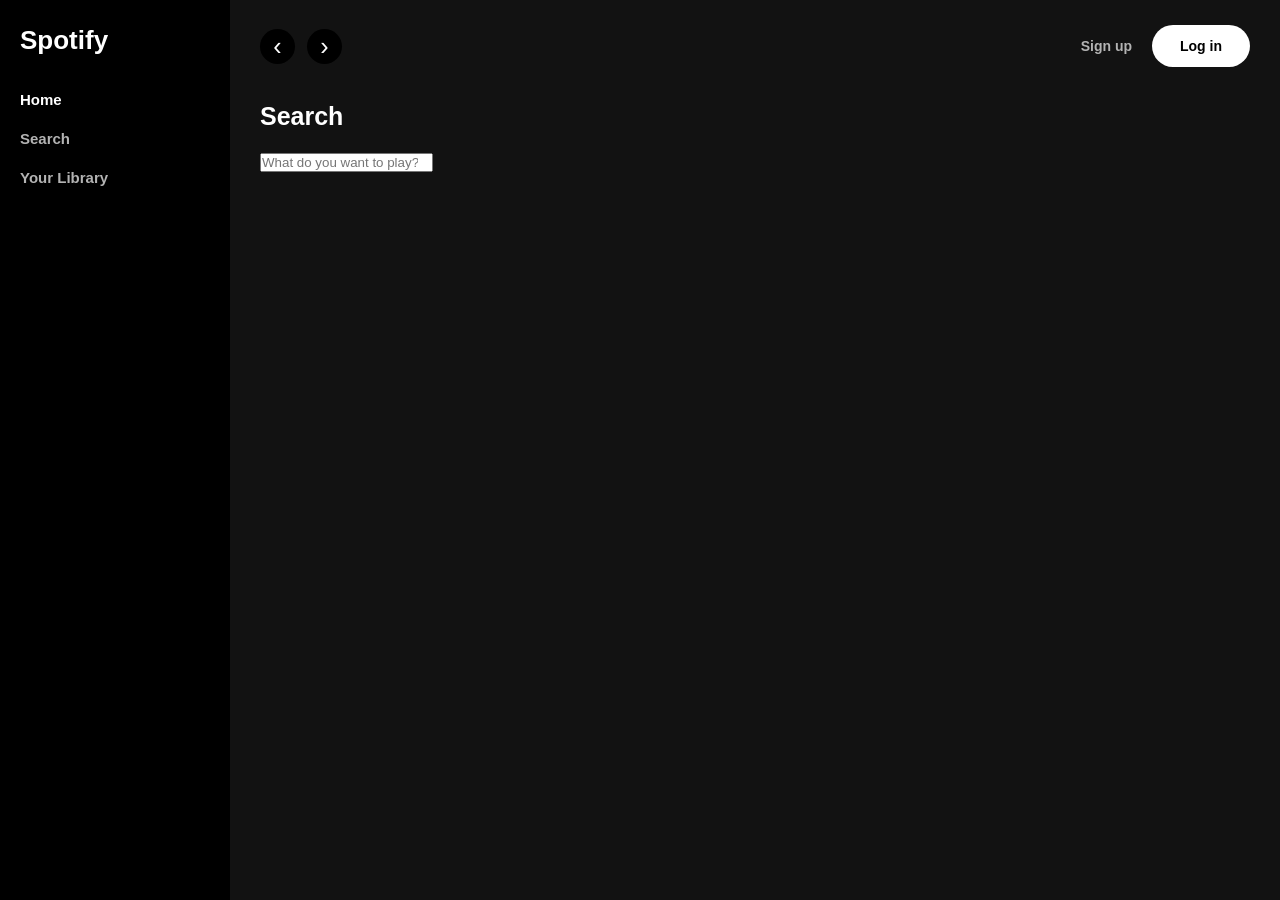
==== search.html @ 90e939ec "Add search page and navigation" ====
<!DOCTYPE html>
<html lang="en">

<head>
    <meta charset="UTF-8">
    <meta name="viewport" content="width=device-width, initial-scale=1.0">
    <title>Search | Spotify</title>
    <link rel="stylesheet" href="style.css">
</head>

<body>

    <div class="app">

        <aside class="sidebar">
            <h2 class="logo">Spotify</h2>

            <nav>
                <nav class="main-navigation">
    <a href="index.html" class="nav-item active">Home</a>
    <a href="search.html" class="nav-item">Search</a>
    <a href="#" class="nav-item">Your Library</a>
</nav>
</nav>
            </nav>
        </aside>

        <main class="main-content">

            <header class="topbar">
                <div class="arrows">
                    <button onclick="history.back()">&lsaquo;</button>
                    <button onclick="history.forward()">&rsaquo;</button>
                </div>

                <div class="account-buttons">
                    <button class="signup">Sign up</button>
                    <button class="login">Log in</button>
                </div>
            </header>

            <section class="music-section">
                <h1>Search</h1>

                <input
                    type="search"
                    placeholder="What do you want to play?"
                    class="search-input"
                >
            </section>

        </main>

    </div>

</body>
</html>
---- style.css ----
/* =========================
   GENERAL
========================= */

* {
    margin: 0;
    padding: 0;
    box-sizing: border-box;
}

body {
    background-color: #121212;
    color: #ffffff;
    font-family: Arial, sans-serif;
}

.app {
    display: flex;
    min-height: 100vh;
}

/* =========================
   SIDEBAR
========================= */

.sidebar {
    width: 230px;
    background-color: #000000;
    padding: 25px 20px;
    flex-shrink: 0;

    display: flex;
    flex-direction: column;
}

.logo {
    font-size: 26px;
    margin-bottom: 35px;
}

.sidebar nav {
    display: flex;
    flex-direction: column;
    gap: 22px;
}

.sidebar nav a {
    color: #b3b3b3;
    text-decoration: none;
    font-size: 15px;
    font-weight: bold;
    transition: color 0.2s;
}

.sidebar nav a:hover,
.sidebar nav a.active {
    color: #ffffff;
}

.sidebar-bottom {
    margin-top: auto;
    padding-top: 30px;
    color: #777777;
    font-size: 12px;
}

.sidebar-bottom p {
    margin-bottom: 12px;
}

/* =========================
   MAIN CONTENT
========================= */

.main-content {
    flex: 1;
    min-width: 0;
    padding: 25px 30px;
    overflow-x: hidden;
}

/* =========================
   TOP BAR
========================= */

.topbar {
    display: flex;
    align-items: center;
    justify-content: space-between;
    margin-bottom: 35px;
}

.arrows {
    display: flex;
    gap: 12px;
}

.arrows button {
    width: 35px;
    height: 35px;
    border: none;
    border-radius: 50%;
    background-color: #000000;
    color: #ffffff;
    font-size: 25px;
    cursor: pointer;
}

.account-buttons {
    display: flex;
    align-items: center;
    gap: 20px;
}

.signup,
.login {
    border: none;
    cursor: pointer;
    font-weight: bold;
    font-size: 14px;
}

.signup {
    background: transparent;
    color: #b3b3b3;
}

.signup:hover {
    color: #ffffff;
}

.login {
    background-color: #ffffff;
    color: #000000;
    padding: 13px 28px;
    border-radius: 25px;
}

.login:hover {
    transform: scale(1.04);
}

/* =========================
   MUSIC SECTIONS
========================= */

.music-section {
    margin-bottom: 40px;
}

.music-section h1 {
    font-size: 25px;
    margin-bottom: 22px;
}

/* =========================
   PLAYLIST GRID
========================= */

.playlist-grid {
    display: grid;
    grid-template-columns: repeat(5, minmax(0, 1fr));
    gap: 18px;
}

.playlist-card {
    background-color: #181818;
    padding: 15px;
    border-radius: 8px;
    transition: background-color 0.3s;
    cursor: pointer;
    min-width: 0;
}

.playlist-card:hover {
    background-color: #282828;
}

.playlist-card img {
    width: 100%;
    aspect-ratio: 1 / 1;
    object-fit: cover;
    border-radius: 5px;
    display: block;
    margin-bottom: 15px;
}

.playlist-card h3 {
    font-size: 15px;
    margin-bottom: 9px;
}

.playlist-card p {
    color: #b3b3b3;
    font-size: 13px;
    line-height: 1.5;
}

/* =========================
   TABLET
========================= */

@media (max-width: 1000px) {
    .playlist-grid {
        grid-template-columns: repeat(3, minmax(0, 1fr));
    }
}

/* =========================
   SMALL SCREENS
========================= */

@media (max-width: 700px) {
    .sidebar {
        width: 160px;
        padding: 20px 12px;
    }

    .main-content {
        padding: 20px 15px;
    }

    .playlist-grid {
        grid-template-columns: repeat(2, minmax(0, 1fr));
    }

    .account-buttons {
        gap: 10px;
    }
}

/* =========================
   MOBILE
========================= */

@media (max-width: 480px) {
    .app {
        flex-direction: column;
    }

    .sidebar {
        width: 100%;
        padding: 15px;
    }

    .logo {
        margin-bottom: 15px;
    }

    .sidebar nav {
        flex-direction: row;
        flex-wrap: wrap;
        gap: 15px;
    }

    .sidebar-bottom {
        display: none;
    }

    .main-content {
        padding: 20px 15px;
    }

    .music-section h1 {
        font-size: 21px;
    }

    .playlist-grid {
        grid-template-columns: repeat(2, minmax(0, 1fr));
        gap: 12px;
    }

    .playlist-card {
        padding: 10px;
    }
/* Search Page */
.search-input {
    width: 100%;
    max-width: 500px;
    padding: 16px 20px;
    margin-top: 25px;
    border: none;
    border-radius: 30px;
    outline: none;
    background-color: #242424;
    color: white;
    font-size: 16px;
}

.search-input::placeholder {
    color: #b3b3b3;
}

.search-input:focus {
    outline: 2px solid #1db954;
}
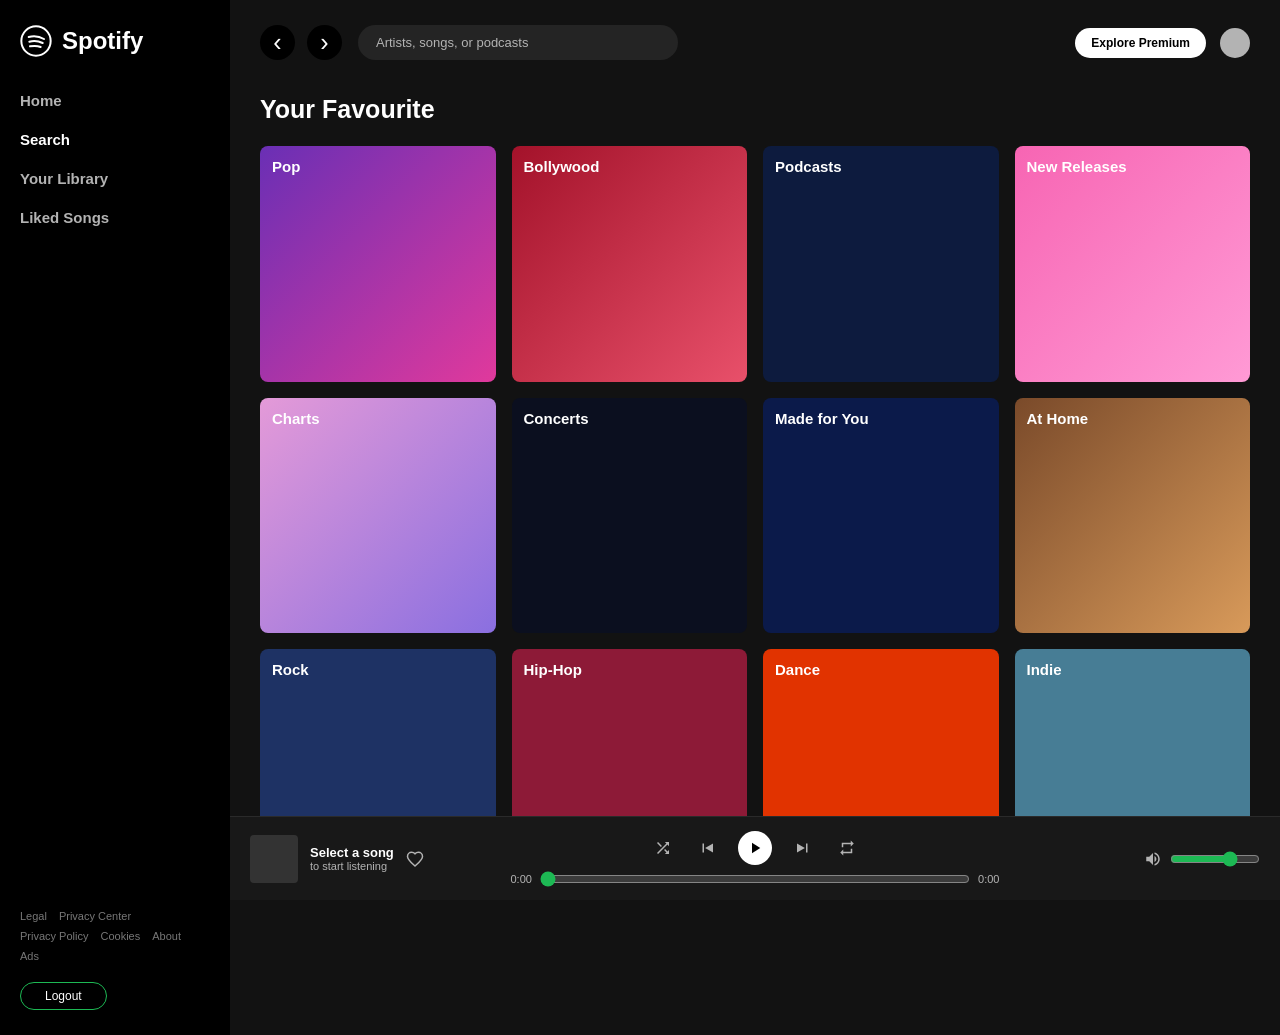
==== commit 3b6a9e5b: "Add media player, favorites, search, logout and routing" ====
--- a/search.html
+++ b/search.html
@@ -8,50 +8,148 @@
     <link rel="stylesheet" href="style.css">
 </head>
 
-<body>
+<body class="has-player">
 
     <div class="app">
 
+        <!-- Sidebar -->
         <aside class="sidebar">
-            <h2 class="logo">Spotify</h2>
+            <h2 class="logo">
+                <svg class="logo-icon" viewBox="0 0 48 48" aria-hidden="true">
+                    <circle cx="24" cy="24" r="22" fill="none" stroke="#ffffff" stroke-width="3"></circle>
+                    <path d="M13 18c8-2 16-1 23 3M14 25c7-2 14-1 20 2M15 32c6-1 11-1 16 1"
+                          fill="none" stroke="#ffffff" stroke-width="3" stroke-linecap="round"></path>
+                </svg>
+                Spotify
+            </h2>
 
-            <nav>
-                <nav class="main-navigation">
-    <a href="index.html" class="nav-item active">Home</a>
-    <a href="search.html" class="nav-item">Search</a>
-    <a href="#" class="nav-item">Your Library</a>
-</nav>
-</nav>
+            <nav class="main-navigation">
+                <a href="index.html" class="nav-item">Home</a>
+                <a href="search.html" class="nav-item">Search</a>
+                <a href="#" class="nav-item">Your Library</a>
+                <a href="liked.html" class="nav-item">Liked Songs</a>
             </nav>
+
+            <div class="sidebar-bottom">
+                <div class="legal-links">
+                    <a href="#">Legal</a>
+                    <a href="#">Privacy Center</a>
+                    <a href="#">Privacy Policy</a>
+                    <a href="#">Cookies</a>
+                    <a href="#">About</a>
+                    <a href="#">Ads</a>
+                </div>
+                <button class="logout-btn" id="logoutBtn">Logout</button>
+            </div>
         </aside>
 
         <main class="main-content">
 
+            <!-- Top Bar -->
             <header class="topbar">
-                <div class="arrows">
-                    <button onclick="history.back()">&lsaquo;</button>
-                    <button onclick="history.forward()">&rsaquo;</button>
+                <div class="topbar-left">
+                    <div class="arrows">
+                        <button onclick="history.back()">&lsaquo;</button>
+                        <button onclick="history.forward()">&rsaquo;</button>
+                    </div>
+
+                    <input type="search" id="searchInput" class="search-input" placeholder="Artists, songs, or podcasts">
                 </div>
 
-                <div class="account-buttons">
-                    <button class="signup">Sign up</button>
-                    <button class="login">Log in</button>
+                <div class="topbar-right">
+                    <button class="premium-btn">Explore Premium</button>
+                    <div class="avatar"></div>
                 </div>
             </header>
 
-            <section class="music-section">
-                <h1>Search</h1>
+            <!-- Genres -->
+            <section class="music-section" id="genreSection">
 
-                <input
-                    type="search"
-                    placeholder="What do you want to play?"
-                    class="search-input"
-                >
+                <div class="section-header">
+                    <h1>Your Favourite</h1>
+                </div>
+
+                <div class="genre-grid">
+                    <div class="genre-card genre-pop">Pop</div>
+                    <div class="genre-card genre-bollywood">Bollywood</div>
+                    <div class="genre-card genre-podcasts">Podcasts</div>
+                    <div class="genre-card genre-new">New Releases</div>
+
+                    <div class="genre-card genre-charts">Charts</div>
+                    <div class="genre-card genre-concerts">Concerts</div>
+                    <div class="genre-card genre-made">Made for You</div>
+                    <div class="genre-card genre-home">At Home</div>
+
+                    <div class="genre-card genre-rock">Rock</div>
+                    <div class="genre-card genre-hiphop">Hip-Hop</div>
+                    <div class="genre-card genre-dance">Dance</div>
+                    <div class="genre-card genre-indie">Indie</div>
+                </div>
+
+            </section>
+
+            <!-- Search results -->
+            <section class="music-section hidden" id="searchResults">
+                <div class="section-header">
+                    <h1>Results</h1>
+                </div>
+                <div id="resultsList"></div>
             </section>
 
         </main>
 
     </div>
 
+    <!-- Music player -->
+    <footer class="player-bar">
+
+        <div class="player-left">
+            <div class="player-thumb" id="playerThumb"></div>
+            <div class="player-info">
+                <div class="player-title" id="playerTitle">Select a song</div>
+                <div class="player-artist" id="playerArtist">to start listening</div>
+            </div>
+            <button class="heart-btn" id="playerHeart" aria-label="Like"><svg viewBox="0 0 24 24"><path d="M12 21.35l-1.45-1.32C5.4 15.36 2 12.28 2 8.5 2 5.42 4.42 3 7.5 3c1.74 0 3.41.81 4.5 2.09C13.09 3.81 14.76 3 16.5 3 19.58 3 22 5.42 22 8.5c0 3.78-3.4 6.86-8.55 11.54L12 21.35z"/></svg></button>
+        </div>
+
+        <div class="player-center">
+            <div class="player-controls">
+                <button class="icon-btn" aria-label="Shuffle">
+                    <svg viewBox="0 0 24 24"><path d="M10.59 9.17L5.41 4 4 5.41l5.17 5.17 1.42-1.41zM14.5 4l2.04 2.04L4 18.59 5.41 20 17.96 7.46 20 9.5V4h-5.5zm.33 9.41l-1.41 1.41 3.13 3.13L14.5 20H20v-5.5l-2.04 2.04-3.13-3.13z"/></svg>
+                </button>
+                <button class="icon-btn" id="prevBtn" aria-label="Previous">
+                    <svg viewBox="0 0 24 24"><path d="M6 6h2v12H6zM20 6v12L9.5 12z"/></svg>
+                </button>
+                <button class="icon-btn play-circle js-play-toggle" aria-label="Play or pause">
+                    <svg class="icon-play" viewBox="0 0 24 24"><path d="M8 5v14l11-7z"/></svg>
+                    <svg class="icon-pause" viewBox="0 0 24 24"><path d="M6 5h4v14H6zM14 5h4v14h-4z"/></svg>
+                </button>
+                <button class="icon-btn" id="nextBtn" aria-label="Next">
+                    <svg viewBox="0 0 24 24"><path d="M16 6h2v12h-2zM4 6v12l10.5-6z"/></svg>
+                </button>
+                <button class="icon-btn" aria-label="Repeat">
+                    <svg viewBox="0 0 24 24"><path d="M7 7h10v3l4-4-4-4v3H5v6h2V7zm10 10H7v-3l-4 4 4 4v-3h12v-6h-2v4z"/></svg>
+                </button>
+            </div>
+
+            <div class="player-progress">
+                <span id="currentTimeText">0:00</span>
+                <input type="range" id="progressBar" min="0" max="100" value="0" aria-label="Song progress">
+                <span id="totalTimeText">0:00</span>
+            </div>
+        </div>
+
+        <div class="player-right">
+            <svg class="volume-icon" viewBox="0 0 24 24"><path d="M3 9v6h4l5 5V4L7 9H3zm13.5 3c0-1.77-1.02-3.29-2.5-4.03v8.05c1.48-.73 2.5-2.25 2.5-4.02zM14 3.23v2.06c2.89.86 5 3.54 5 6.71s-2.11 5.85-5 6.71v2.06c4.01-.91 7-4.49 7-8.77s-2.99-7.86-7-8.77z"/></svg>
+            <input type="range" id="volumeBar" min="0" max="100" value="70" aria-label="Volume">
+        </div>
+
+    </footer>
+
+    <script src="songs.js"></script>
+    <script src="favorites.js"></script>
+    <script src="player.js"></script>
+    <script src="search.js"></script>
+    <script src="script.js"></script>
 </body>
 </html>
--- a/style.css
+++ b/style.css
@@ -34,8 +34,17 @@
 }
 
 .logo {
-    font-size: 26px;
+    display: flex;
+    align-items: center;
+    gap: 10px;
+    font-size: 24px;
     margin-bottom: 35px;
+}
+
+.logo-icon {
+    width: 32px;
+    height: 32px;
+    flex-shrink: 0;
 }
 
 .sidebar nav {
@@ -66,6 +75,39 @@
 
 .sidebar-bottom p {
     margin-bottom: 12px;
+}
+
+.legal-links {
+    display: flex;
+    flex-wrap: wrap;
+    gap: 8px 12px;
+    margin-bottom: 20px;
+}
+
+.legal-links a {
+    color: #777777;
+    text-decoration: none;
+    font-size: 11px;
+}
+
+.legal-links a:hover {
+    color: #ffffff;
+    text-decoration: underline;
+}
+
+.logout-btn {
+    background: transparent;
+    color: #ffffff;
+    border: 1px solid #1db954;
+    border-radius: 20px;
+    padding: 6px 24px;
+    font-size: 12px;
+    cursor: pointer;
+}
+
+.logout-btn:hover {
+    background-color: #1db954;
+    color: #000000;
 }
 
 /* =========================
@@ -110,6 +152,7 @@
     display: flex;
     align-items: center;
     gap: 20px;
+    margin-left: auto;
 }
 
 .signup,
@@ -150,7 +193,25 @@
 
 .music-section h1 {
     font-size: 25px;
+}
+
+.section-header {
+    display: flex;
+    align-items: center;
+    justify-content: space-between;
     margin-bottom: 22px;
+}
+
+.show-all {
+    color: #b3b3b3;
+    font-size: 13px;
+    font-weight: bold;
+    text-decoration: none;
+}
+
+.show-all:hover {
+    color: #ffffff;
+    text-decoration: underline;
 }
 
 /* =========================
@@ -185,9 +246,42 @@
     margin-bottom: 15px;
 }
 
+.card-title-row {
+    display: flex;
+    align-items: center;
+    justify-content: space-between;
+    gap: 8px;
+    margin-bottom: 9px;
+}
+
 .playlist-card h3 {
     font-size: 15px;
-    margin-bottom: 9px;
+}
+
+.heart-btn {
+    background: transparent;
+    border: none;
+    padding: 0;
+    cursor: pointer;
+    flex-shrink: 0;
+    display: flex;
+}
+
+.heart-btn svg {
+    width: 18px;
+    height: 18px;
+    fill: none;
+    stroke: #b3b3b3;
+    stroke-width: 2;
+}
+
+.heart-btn:hover svg {
+    stroke: #ffffff;
+}
+
+.heart-btn.liked svg {
+    fill: #e22134;
+    stroke: #e22134;
 }
 
 .playlist-card p {
@@ -197,94 +291,19 @@
 }
 
 /* =========================
-   TABLET
-========================= */
-
-@media (max-width: 1000px) {
-    .playlist-grid {
-        grid-template-columns: repeat(3, minmax(0, 1fr));
-    }
-}
-
-/* =========================
-   SMALL SCREENS
-========================= */
-
-@media (max-width: 700px) {
-    .sidebar {
-        width: 160px;
-        padding: 20px 12px;
-    }
-
-    .main-content {
-        padding: 20px 15px;
-    }
-
-    .playlist-grid {
-        grid-template-columns: repeat(2, minmax(0, 1fr));
-    }
-
-    .account-buttons {
-        gap: 10px;
-    }
-}
-
-/* =========================
-   MOBILE
-========================= */
-
-@media (max-width: 480px) {
-    .app {
-        flex-direction: column;
-    }
-
-    .sidebar {
-        width: 100%;
-        padding: 15px;
-    }
-
-    .logo {
-        margin-bottom: 15px;
-    }
-
-    .sidebar nav {
-        flex-direction: row;
-        flex-wrap: wrap;
-        gap: 15px;
-    }
-
-    .sidebar-bottom {
-        display: none;
-    }
-
-    .main-content {
-        padding: 20px 15px;
-    }
-
-    .music-section h1 {
-        font-size: 21px;
-    }
-
-    .playlist-grid {
-        grid-template-columns: repeat(2, minmax(0, 1fr));
-        gap: 12px;
-    }
-
-    .playlist-card {
-        padding: 10px;
-    }
-/* Search Page */
+   SEARCH PAGE
+========================= */
+
 .search-input {
     width: 100%;
-    max-width: 500px;
-    padding: 16px 20px;
-    margin-top: 25px;
+    max-width: 320px;
+    padding: 10px 18px;
     border: none;
     border-radius: 30px;
     outline: none;
     background-color: #242424;
     color: white;
-    font-size: 16px;
+    font-size: 13px;
 }
 
 .search-input::placeholder {
@@ -293,4 +312,871 @@
 
 .search-input:focus {
     outline: 2px solid #1db954;
+}
+
+/* =========================
+   SIGN UP / LOG IN PAGE
+========================= */
+
+.auth-page {
+    background: radial-gradient(circle at 50% 50%, #2b2b2b, #141414);
+    color: white;
+    min-height: 100vh;
+    display: flex;
+    justify-content: center;
+    align-items: center;
+    padding: 30px 15px;
+    font-family: Arial, sans-serif;
+}
+
+.signup-container {
+    width: 100%;
+    max-width: 360px;
+    background-color: #121212;
+    padding: 35px 36px;
+    border-radius: 12px;
+    text-align: center;
+    box-shadow: 0 0 30px rgba(76, 175, 80, 0.06);
+}
+
+.auth-logo {
+    width: 44px;
+    height: 44px;
+    margin-bottom: 18px;
+}
+
+.signup-container h2 {
+    font-size: 22px;
+    line-height: 1.3;
+    margin-bottom: 24px;
+}
+
+/* Green button */
+.spotify-button {
+    width: 100%;
+    padding: 11px;
+    background-color: #4caf50;
+    color: #000000;
+    border: none;
+    border-radius: 25px;
+    font-size: 14px;
+    font-weight: bold;
+    cursor: pointer;
+}
+
+.spotify-button:hover {
+    background-color: #5cbf60;
+}
+
+/* Outline buttons with icons */
+.signup-options {
+    display: flex;
+    flex-direction: column;
+    gap: 10px;
+    margin-top: 14px;
+}
+
+.social-button {
+    width: 100%;
+    padding: 10px;
+    background-color: transparent;
+    color: white;
+    border: 1px solid #727272;
+    border-radius: 25px;
+    font-size: 13px;
+    font-weight: bold;
+    cursor: pointer;
+
+    display: flex;
+    align-items: center;
+    justify-content: center;
+    gap: 10px;
+}
+
+.social-button:hover {
+    border-color: white;
+}
+
+.social-icon svg {
+    width: 18px;
+    height: 18px;
+}
+
+.social-icon {
+    width: 18px;
+    height: 18px;
+    display: flex;
+    align-items: center;
+    justify-content: center;
+    font-size: 14px;
+    font-weight: bold;
+}
+
+.google-icon {
+    color: #4285f4;
+}
+
+.facebook-icon {
+    background-color: #1877f2;
+    color: white;
+    border-radius: 50%;
+    font-size: 12px;
+}
+
+.phone-icon {
+    width: 14px;
+    height: 18px;
+    border: 2px solid white;
+    border-radius: 3px;
+}
+
+/* Link under the form (Log in / Sign Up.) */
+.switch-link {
+    display: inline-block;
+    margin-top: 22px;
+    color: white;
+    font-size: 13px;
+    font-weight: bold;
+    text-decoration: none;
+}
+
+.switch-link:hover {
+    text-decoration: underline;
+}
+
+/* =========================
+   LOG IN / REGISTER FORMS
+========================= */
+
+.auth-form {
+    text-align: left;
+}
+
+.auth-input {
+    width: 100%;
+    padding: 10px;
+    margin-top: 10px;
+    background-color: #ffffff;
+    color: #222222;
+    border: 2px solid transparent;
+    border-radius: 3px;
+    font-size: 13px;
+}
+
+.auth-input:focus {
+    outline: none;
+    border-color: #4caf50;
+}
+
+.error-message {
+    color: #ff5c5c;
+    font-size: 12px;
+    margin-top: 4px;
+    min-height: 14px;
+}
+
+.forgot-link {
+    display: block;
+    text-align: right;
+    color: #4caf50;
+    font-size: 11px;
+    text-decoration: none;
+    margin-top: 6px;
+}
+
+.forgot-link:hover {
+    text-decoration: underline;
+}
+
+.auth-form .spotify-button {
+    margin-top: 22px;
+}
+
+.success-message {
+    color: #4caf50;
+    font-size: 13px;
+    text-align: center;
+    margin-top: 10px;
+    min-height: 16px;
+}
+
+.auth-form + .switch-link,
+.signup-container .switch-link {
+    display: block;
+}
+
+.hidden {
+    display: none;
+}
+
+@media (max-width: 480px) {
+    .signup-container {
+        padding: 28px 22px;
+    }
+}
+
+/* =========================
+   TABLET
+========================= */
+
+@media (max-width: 1000px) {
+    .playlist-grid {
+        grid-template-columns: repeat(3, minmax(0, 1fr));
+    }
+}
+
+/* =========================
+   SMALL SCREENS
+========================= */
+
+@media (max-width: 700px) {
+    .sidebar {
+        width: 160px;
+        padding: 20px 12px;
+    }
+
+    .main-content {
+        padding: 20px 15px;
+    }
+
+    .playlist-grid {
+        grid-template-columns: repeat(2, minmax(0, 1fr));
+    }
+
+    .account-buttons {
+        gap: 10px;
+    }
+}
+
+/* =========================
+   MOBILE
+========================= */
+
+@media (max-width: 480px) {
+    .app {
+        flex-direction: column;
+    }
+
+    .sidebar {
+        width: 100%;
+        padding: 15px;
+    }
+
+    .logo {
+        margin-bottom: 15px;
+    }
+
+    .sidebar nav {
+        flex-direction: row;
+        flex-wrap: wrap;
+        gap: 15px;
+    }
+
+    .legal-links {
+        display: none;
+    }
+
+    .main-content {
+        padding: 20px 15px;
+    }
+
+    .music-section h1 {
+        font-size: 21px;
+    }
+
+    .playlist-grid {
+        grid-template-columns: repeat(2, minmax(0, 1fr));
+        gap: 12px;
+    }
+
+    .playlist-card {
+        padding: 10px;
+    }
+}
+
+
+/* =========================
+   SEARCH PAGE (TOP BAR + GENRES)
+========================= */
+
+.topbar-left {
+    display: flex;
+    align-items: center;
+    gap: 16px;
+    flex: 1;
+}
+
+.topbar-right {
+    display: flex;
+    align-items: center;
+    gap: 14px;
+}
+
+.premium-btn {
+    background-color: #ffffff;
+    color: #000000;
+    border: none;
+    border-radius: 20px;
+    padding: 8px 16px;
+    font-size: 12px;
+    font-weight: bold;
+    cursor: pointer;
+}
+
+.avatar {
+    width: 30px;
+    height: 30px;
+    border-radius: 50%;
+    background-color: #b3b3b3;
+}
+
+.genre-grid {
+    display: grid;
+    grid-template-columns: repeat(4, minmax(0, 1fr));
+    gap: 16px;
+}
+
+.genre-card {
+    aspect-ratio: 1 / 1;
+    border-radius: 8px;
+    padding: 12px;
+    font-size: 15px;
+    font-weight: bold;
+    color: #ffffff;
+    cursor: pointer;
+    transition: transform 0.2s;
+}
+
+.genre-card:hover {
+    transform: scale(1.03);
+}
+
+.genre-pop { background: linear-gradient(135deg, #6a2fb5, #e0399c); }
+.genre-bollywood { background: linear-gradient(135deg, #a3122a, #e8506a); }
+.genre-podcasts { background-color: #0d1b3e; }
+.genre-new { background: linear-gradient(135deg, #f765b3, #ff9ad5); }
+.genre-charts { background: linear-gradient(135deg, #e49ad8, #8a6fe0); }
+.genre-concerts { background-color: #0b0f1f; }
+.genre-made { background-color: #0b1a4a; }
+.genre-home { background: linear-gradient(135deg, #7a4a2a, #d89a5a); }
+.genre-rock { background-color: #1e3264; }
+.genre-hiphop { background-color: #8d1a37; }
+.genre-dance { background-color: #e13300; }
+.genre-indie { background-color: #477d95; }
+
+/* =========================
+   PLAYLIST PAGE
+========================= */
+
+.playlist-header {
+    display: flex;
+    align-items: flex-end;
+    gap: 24px;
+    padding: 24px;
+    border-radius: 8px;
+    background: linear-gradient(180deg, #3d3a35, #181818);
+}
+
+.playlist-cover {
+    width: 150px;
+    height: 150px;
+    border-radius: 4px;
+    object-fit: cover;
+    flex-shrink: 0;
+}
+
+.playlist-type {
+    font-size: 12px;
+    font-weight: bold;
+}
+
+.playlist-title {
+    font-size: 56px;
+    margin: 6px 0 10px 0;
+}
+
+.playlist-desc {
+    color: #b3b3b3;
+    font-size: 13px;
+    margin-bottom: 8px;
+}
+
+.playlist-meta {
+    font-size: 12px;
+    color: #ffffff;
+}
+
+.playlist-controls {
+    display: flex;
+    align-items: center;
+    gap: 22px;
+    padding: 22px 8px;
+}
+
+.play-big {
+    width: 50px;
+    height: 50px;
+    border: none;
+    border-radius: 50%;
+    background-color: #1db954;
+    color: #000000;
+    font-size: 20px;
+    cursor: pointer;
+}
+
+.play-big:hover {
+    background-color: #1ed760;
+}
+
+.playlist-controls .heart-btn svg {
+    width: 28px;
+    height: 28px;
+}
+
+.more-btn {
+    background: transparent;
+    border: none;
+    color: #b3b3b3;
+    font-size: 22px;
+    cursor: pointer;
+}
+
+.song-head,
+.song-row {
+    display: grid;
+    grid-template-columns: 40px 3fr 2fr 2fr 60px;
+    align-items: center;
+    gap: 12px;
+    padding: 8px 12px;
+}
+
+.song-head {
+    color: #b3b3b3;
+    font-size: 12px;
+    border-bottom: 1px solid #2a2a2a;
+    margin-bottom: 8px;
+}
+
+.song-row {
+    border-radius: 4px;
+    font-size: 13px;
+    color: #b3b3b3;
+    cursor: pointer;
+}
+
+.song-row:hover {
+    background-color: #2a2a2a;
+}
+
+.song-title-cell {
+    display: flex;
+    align-items: center;
+    gap: 12px;
+    min-width: 0;
+}
+
+.song-thumb {
+    width: 36px;
+    height: 36px;
+    border-radius: 3px;
+    flex-shrink: 0;
+}
+
+.song-name {
+    color: #ffffff;
+    font-size: 14px;
+}
+
+.song-artist {
+    font-size: 12px;
+}
+
+@media (max-width: 1000px) {
+    .genre-grid {
+        grid-template-columns: repeat(3, minmax(0, 1fr));
+    }
+}
+
+@media (max-width: 700px) {
+    .genre-grid {
+        grid-template-columns: repeat(2, minmax(0, 1fr));
+    }
+
+    .topbar-right .premium-btn {
+        display: none;
+    }
+
+    .playlist-header {
+        flex-direction: column;
+        align-items: flex-start;
+    }
+
+    .playlist-title {
+        font-size: 34px;
+    }
+
+    .song-head,
+    .song-row {
+        grid-template-columns: 30px 1fr 50px;
+    }
+
+    .col-album,
+    .col-date {
+        display: none;
+    }
+}
+
+
+/* =========================
+   MUSIC PLAYER BAR
+========================= */
+
+.has-player .main-content {
+    padding-bottom: 110px;
+}
+
+.player-bar {
+    position: fixed;
+    left: 230px;
+    right: 0;
+    bottom: 0;
+    height: 84px;
+    padding: 0 20px;
+    background-color: #181818;
+    border-top: 1px solid #2a2a2a;
+    z-index: 10;
+
+    display: grid;
+    grid-template-columns: 1fr 2fr 1fr;
+    align-items: center;
+    gap: 16px;
+}
+
+.player-left {
+    display: flex;
+    align-items: center;
+    gap: 12px;
+    min-width: 0;
+}
+
+.player-thumb {
+    width: 48px;
+    height: 48px;
+    border-radius: 4px;
+    background-color: #333333;
+    flex-shrink: 0;
+}
+
+.player-info {
+    min-width: 0;
+}
+
+.player-title {
+    font-size: 13px;
+    font-weight: bold;
+    white-space: nowrap;
+    overflow: hidden;
+    text-overflow: ellipsis;
+}
+
+.player-artist {
+    font-size: 11px;
+    color: #b3b3b3;
+    white-space: nowrap;
+    overflow: hidden;
+    text-overflow: ellipsis;
+}
+
+.player-center {
+    display: flex;
+    flex-direction: column;
+    align-items: center;
+    gap: 6px;
+    min-width: 0;
+}
+
+.player-controls {
+    display: flex;
+    align-items: center;
+    gap: 18px;
+}
+
+.icon-btn {
+    background: transparent;
+    border: none;
+    color: #b3b3b3;
+    cursor: pointer;
+    display: flex;
+    align-items: center;
+    justify-content: center;
+    padding: 4px;
+}
+
+.icon-btn svg {
+    width: 18px;
+    height: 18px;
+    fill: currentColor;
+}
+
+.icon-btn:hover {
+    color: #ffffff;
+}
+
+.play-circle {
+    width: 34px;
+    height: 34px;
+    border-radius: 50%;
+    background-color: #ffffff;
+    color: #000000;
+}
+
+.play-circle:hover {
+    color: #000000;
+    transform: scale(1.06);
+}
+
+/* Show the play icon, or the pause icon when a song is playing */
+.js-play-toggle .icon-pause {
+    display: none;
+}
+
+.js-play-toggle.is-playing .icon-play {
+    display: none;
+}
+
+.js-play-toggle.is-playing .icon-pause {
+    display: block;
+}
+
+.player-progress {
+    display: flex;
+    align-items: center;
+    gap: 8px;
+    width: 100%;
+    max-width: 520px;
+    font-size: 11px;
+    color: #b3b3b3;
+}
+
+.player-progress input[type="range"],
+.player-right input[type="range"] {
+    accent-color: #1db954;
+    cursor: pointer;
+}
+
+.player-progress input[type="range"] {
+    flex: 1;
+}
+
+.player-right {
+    display: flex;
+    align-items: center;
+    justify-content: flex-end;
+    gap: 8px;
+}
+
+.volume-icon {
+    width: 18px;
+    height: 18px;
+    fill: #b3b3b3;
+}
+
+.player-right input[type="range"] {
+    width: 90px;
+}
+
+/* Big green play button on the playlist page */
+.play-big {
+    display: flex;
+    align-items: center;
+    justify-content: center;
+}
+
+.play-big svg {
+    width: 24px;
+    height: 24px;
+    fill: #000000;
+}
+
+/* The song that is playing */
+.song-row.playing .song-name {
+    color: #1db954;
+}
+
+@media (max-width: 700px) {
+    .player-bar {
+        left: 160px;
+        grid-template-columns: 1fr 2fr;
+    }
+
+    .player-right {
+        display: none;
+    }
+}
+
+@media (max-width: 480px) {
+    .player-bar {
+        left: 0;
+        padding: 0 12px;
+    }
+
+    .player-info {
+        display: none;
+    }
+}
+
+
+/* =========================
+   LIKED SONGS PAGE
+========================= */
+
+.liked-header {
+    padding: 28px 24px;
+    border-radius: 8px;
+    background: linear-gradient(180deg, #3b2d82, #181818);
+    margin-bottom: 20px;
+}
+
+.liked-row {
+    display: grid;
+    grid-template-columns: 3fr 1fr 40px;
+    align-items: center;
+    gap: 12px;
+    padding: 8px 12px;
+    border-radius: 4px;
+    color: #b3b3b3;
+    font-size: 13px;
+}
+
+.liked-row:hover {
+    background-color: #2a2a2a;
+}
+
+.liked-thumb {
+    width: 44px;
+    height: 44px;
+    border-radius: 4px;
+    object-fit: cover;
+    flex-shrink: 0;
+}
+
+.empty-message {
+    color: #b3b3b3;
+    padding: 30px 12px;
+}
+
+@media (max-width: 700px) {
+    .liked-row {
+        grid-template-columns: 1fr 40px;
+    }
+
+    .col-type {
+        display: none;
+    }
+}
+
+
+/* =========================
+   SEARCH RESULTS
+========================= */
+
+.result-row {
+    grid-template-columns: 3fr 1fr;
+    cursor: pointer;
+}
+
+@media (max-width: 700px) {
+    .result-row {
+        grid-template-columns: 1fr;
+    }
+}
+
+
+/* =========================
+   ROUTING: ONE LIKED ITEM
+========================= */
+
+.back-link {
+    display: inline-block;
+    margin-bottom: 20px;
+    color: #b3b3b3;
+    font-size: 13px;
+    font-weight: bold;
+    text-decoration: none;
+}
+
+.back-link:hover {
+    color: #ffffff;
+}
+
+.detail-card {
+    display: flex;
+    align-items: flex-end;
+    gap: 24px;
+    padding: 24px;
+    border-radius: 8px;
+    background: linear-gradient(180deg, #3b2d82, #181818);
+}
+
+.detail-cover {
+    width: 200px;
+    height: 200px;
+    border-radius: 6px;
+    object-fit: cover;
+    flex-shrink: 0;
+}
+
+.detail-info h1 {
+    font-size: 40px;
+    margin: 6px 0 10px 0;
+}
+
+.detail-info p {
+    color: #b3b3b3;
+    font-size: 14px;
+    margin-bottom: 6px;
+}
+
+.detail-actions {
+    display: flex;
+    align-items: center;
+    gap: 18px;
+    margin-top: 18px;
+}
+
+.detail-actions .heart-btn svg {
+    width: 28px;
+    height: 28px;
+}
+
+.open-btn {
+    background-color: #1db954;
+    color: #000000;
+    border: none;
+    border-radius: 25px;
+    padding: 10px 22px;
+    font-size: 13px;
+    font-weight: bold;
+    text-decoration: none;
+    cursor: pointer;
+}
+
+.open-btn:hover {
+    background-color: #1ed760;
+}
+
+@media (max-width: 700px) {
+    .detail-card {
+        flex-direction: column;
+        align-items: flex-start;
+    }
+
+    .detail-cover {
+        width: 150px;
+        height: 150px;
+    }
+
+    .detail-info h1 {
+        font-size: 28px;
+    }
 }
